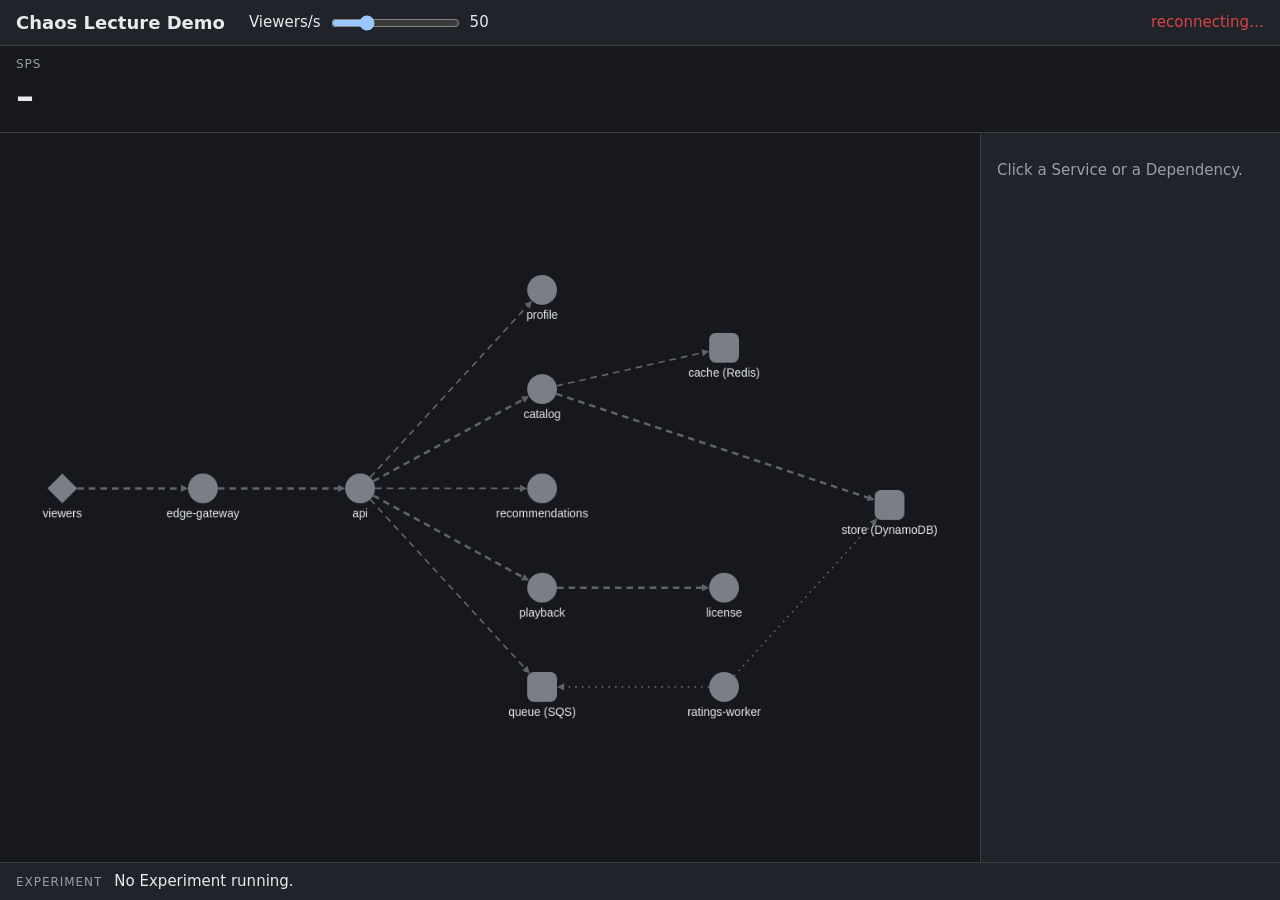
==== control-plane/dashboard/src/main/resources/META-INF/resources/index.html @ ee35071d ":lipstick: Draw the live topology on the dashboard (layout A) One page, built for a projector: SPS o" ====
<!doctype html>
<html lang="en">
<head>
  <meta charset="utf-8">
  <meta name="viewport" content="width=device-width, initial-scale=1">
  <title>Chaos Lecture Demo</title>
  <link rel="stylesheet" href="styles.css">
  <script src="vendor/cytoscape.min.js"></script>
</head>
<body>
  <header class="top-bar">
    <h1>Chaos Lecture Demo</h1>
    <label class="rate">Viewers/s
      <input id="rate" type="range" min="0" max="200" step="10" value="50">
      <output id="rate-value">50</output>
    </label>
    <span id="connection" class="connection">connecting…</span>
  </header>

  <section class="sps-strip" aria-label="Steady State">
    <div class="sps-now"><span class="label">SPS</span><span id="sps-value">–</span></div>
    <canvas id="sps-chart" aria-label="SPS over the last 60 seconds"></canvas>
  </section>

  <main class="main">
    <div id="topology" class="topology" aria-label="Platform topology"></div>
    <aside id="drawer" class="drawer"><p class="hint">Click a Service or a Dependency.</p></aside>
  </main>

  <footer class="experiment-panel">
    <span class="label">Experiment</span>
    <span id="experiment">No Experiment running.</span>
  </footer>

  <script src="app.js"></script>
</body>
</html>
---- control-plane/dashboard/src/main/resources/META-INF/resources/styles.css ----
/* Dark by default: it reads best on a projector. */
:root {
  --bg: #16181d;
  --panel: #20232a;
  --text: #e8eaed;
  --muted: #9aa0a6;
  --line: #3c4043;
  --green: #2e9e5b;
  --amber: #e0a526;
  --red: #d64545;
  --accent: #8ab4f8;
  color-scheme: dark;
}

* { box-sizing: border-box; }

body {
  margin: 0;
  height: 100vh;
  display: grid;
  grid-template-rows: auto auto 1fr auto;
  background: var(--bg);
  color: var(--text);
  font: 15px/1.4 system-ui, sans-serif;
}

.label { color: var(--muted); font-size: 12px; text-transform: uppercase; letter-spacing: .08em; }

.top-bar {
  display: flex;
  align-items: center;
  gap: 24px;
  padding: 10px 16px;
  background: var(--panel);
  border-bottom: 1px solid var(--line);
}
.top-bar h1 { margin: 0; font-size: 18px; }
.rate { display: flex; align-items: center; gap: 8px; }
.connection { margin-left: auto; color: var(--muted); }
.connection.live { color: var(--green); }
.connection.down { color: var(--red); }

.sps-strip {
  display: flex;
  align-items: center;
  gap: 16px;
  padding: 8px 16px;
  border-bottom: 1px solid var(--line);
}
.sps-now { display: flex; flex-direction: column; min-width: 90px; }
#sps-value { font-size: 36px; font-weight: 700; }
#sps-chart { flex: 1; height: 70px; }

.main { display: flex; min-height: 0; }
.topology { flex: 1; min-width: 0; }
.drawer {
  width: 300px;
  padding: 12px 16px;
  background: var(--panel);
  border-left: 1px solid var(--line);
  overflow-y: auto;
}
.drawer h2 { margin: 0 0 8px; font-size: 16px; }
.drawer dl { display: grid; grid-template-columns: auto 1fr; gap: 4px 12px; margin: 0; }
.drawer dt { color: var(--muted); }
.drawer dd { margin: 0; }
.hint { color: var(--muted); }

.experiment-panel {
  display: flex;
  gap: 12px;
  align-items: baseline;
  padding: 8px 16px;
  background: var(--panel);
  border-top: 1px solid var(--line);
}

@media (max-width: 800px) {
  .main { flex-direction: column; }
  .drawer { width: auto; border-left: 0; border-top: 1px solid var(--line); }
  .topology { min-height: 60vh; }
}
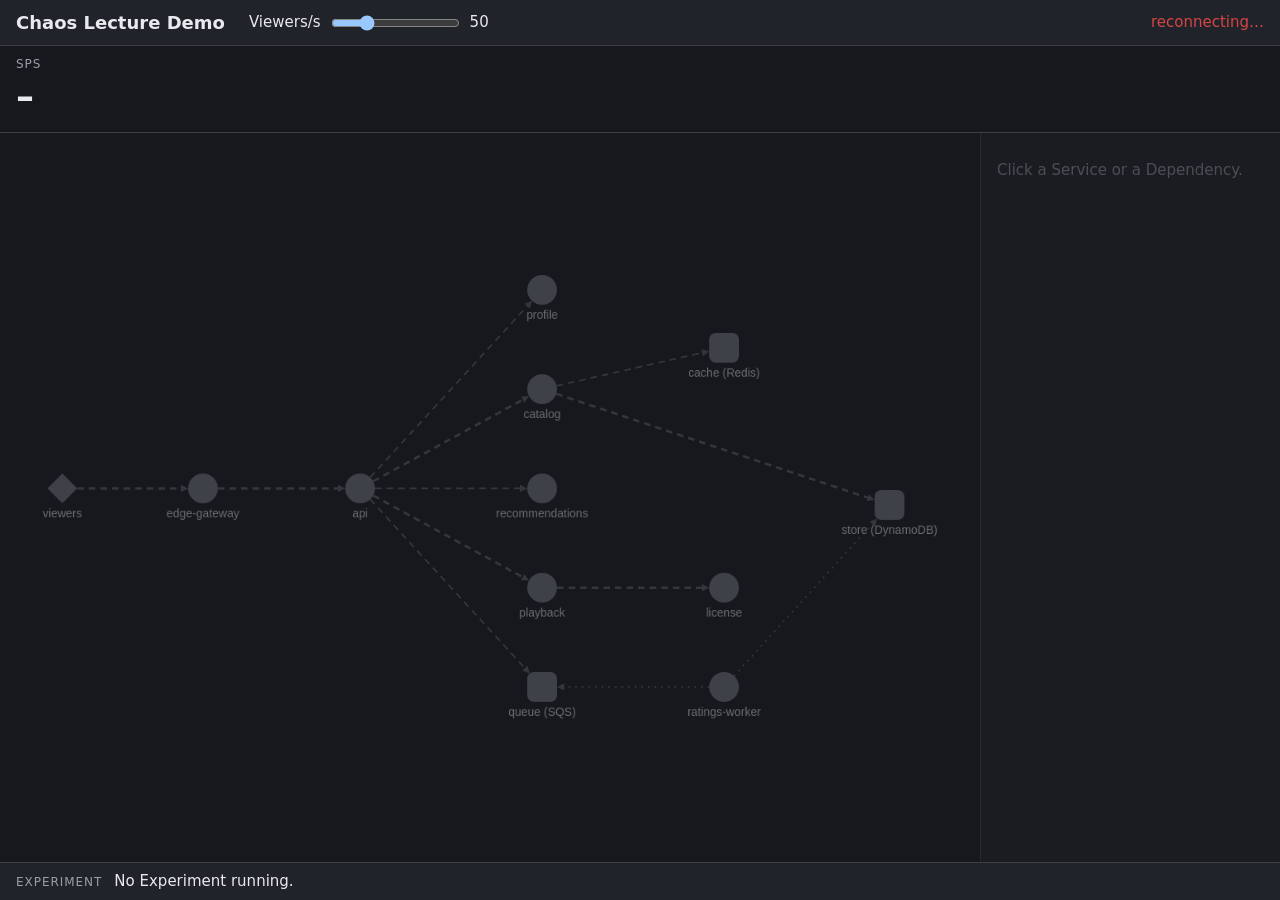
==== commit b70339bc: ":bug: Keep the dashboard layout fixed and show when it is stale Two things made the dashboard lie. T" ====
--- a/control-plane/dashboard/src/main/resources/META-INF/resources/index.html
+++ b/control-plane/dashboard/src/main/resources/META-INF/resources/index.html
@@ -19,7 +19,7 @@
 
   <section class="sps-strip" aria-label="Steady State">
     <div class="sps-now"><span class="label">SPS</span><span id="sps-value">–</span></div>
-    <canvas id="sps-chart" aria-label="SPS over the last 60 seconds"></canvas>
+    <canvas id="sps-chart" role="img" aria-label="SPS over the last 60 seconds"></canvas>
   </section>
 
   <main class="main">
--- a/control-plane/dashboard/src/main/resources/META-INF/resources/styles.css
+++ b/control-plane/dashboard/src/main/resources/META-INF/resources/styles.css
@@ -18,6 +18,7 @@
   margin: 0;
   height: 100vh;
   display: grid;
+  grid-template-columns: minmax(0, 1fr);
   grid-template-rows: auto auto 1fr auto;
   background: var(--bg);
   color: var(--text);
@@ -28,6 +29,7 @@
 
 .top-bar {
   display: flex;
+  flex-wrap: wrap;
   align-items: center;
   gap: 24px;
   padding: 10px 16px;
@@ -44,14 +46,16 @@
   display: flex;
   align-items: center;
   gap: 16px;
+  min-width: 0;
   padding: 8px 16px;
   border-bottom: 1px solid var(--line);
 }
 .sps-now { display: flex; flex-direction: column; min-width: 90px; }
 #sps-value { font-size: 36px; font-weight: 700; }
-#sps-chart { flex: 1; height: 70px; }
+#sps-chart { flex: 1 1 0; min-width: 0; width: 100%; height: 70px; display: block; }
 
 .main { display: flex; min-height: 0; }
+.main.stale { opacity: .4; }
 .topology { flex: 1; min-width: 0; }
 .drawer {
   width: 300px;
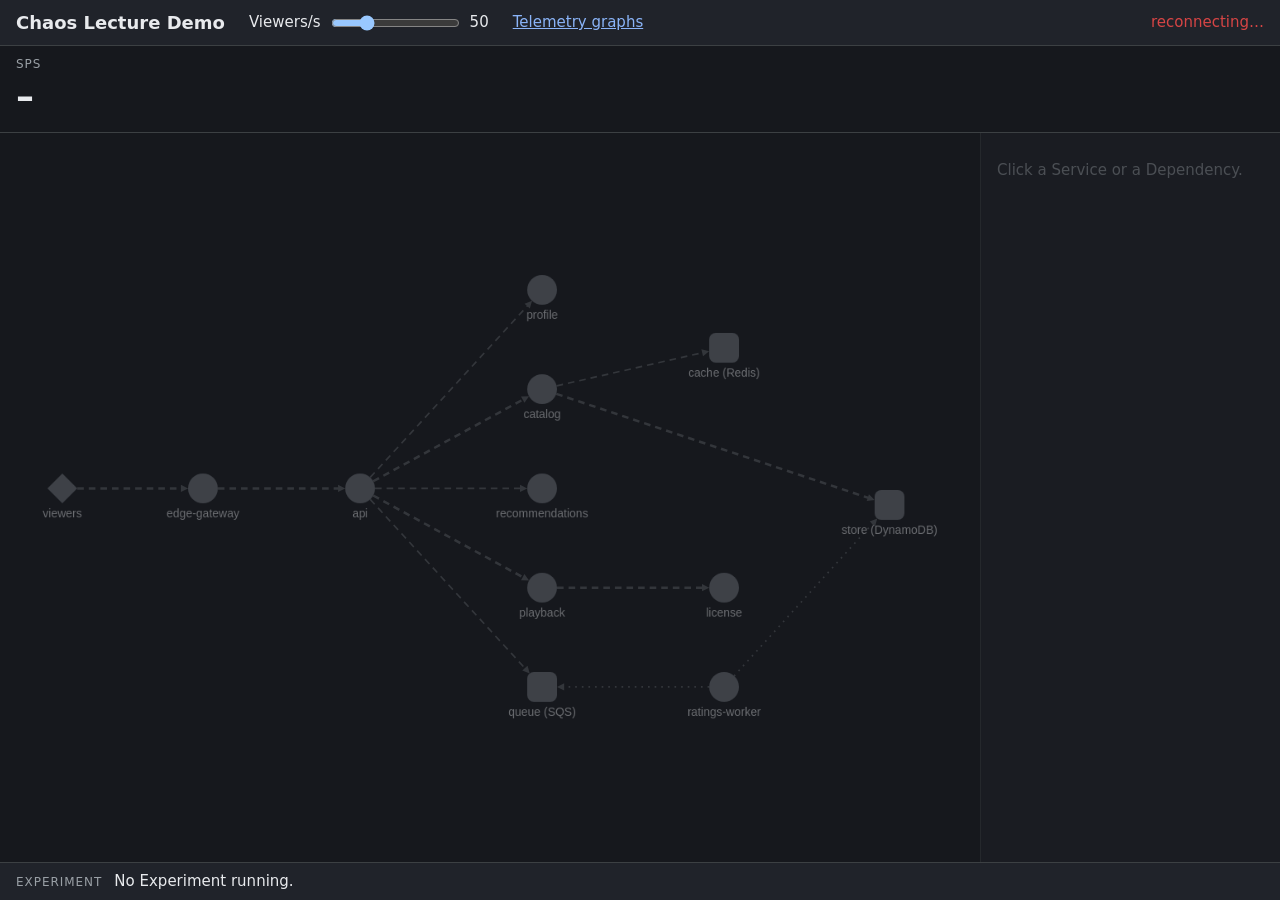
==== commit 5f04be15: ":sparkles: Add telemetry graphs page with live time series Students could see the platform now but n" ====
--- a/control-plane/dashboard/src/main/resources/META-INF/resources/index.html
+++ b/control-plane/dashboard/src/main/resources/META-INF/resources/index.html
@@ -14,6 +14,7 @@
       <input id="rate" type="range" min="0" max="200" step="10" value="50">
       <output id="rate-value">50</output>
     </label>
+    <a href="telemetry.html">Telemetry graphs</a>
     <span id="connection" class="connection">connecting…</span>
   </header>
 
--- a/control-plane/dashboard/src/main/resources/META-INF/resources/styles.css
+++ b/control-plane/dashboard/src/main/resources/META-INF/resources/styles.css
@@ -37,6 +37,7 @@
   border-bottom: 1px solid var(--line);
 }
 .top-bar h1 { margin: 0; font-size: 18px; }
+.top-bar a { color: var(--accent); }
 .rate { display: flex; align-items: center; gap: 8px; }
 .connection { margin-left: auto; color: var(--muted); }
 .connection.live { color: var(--green); }
